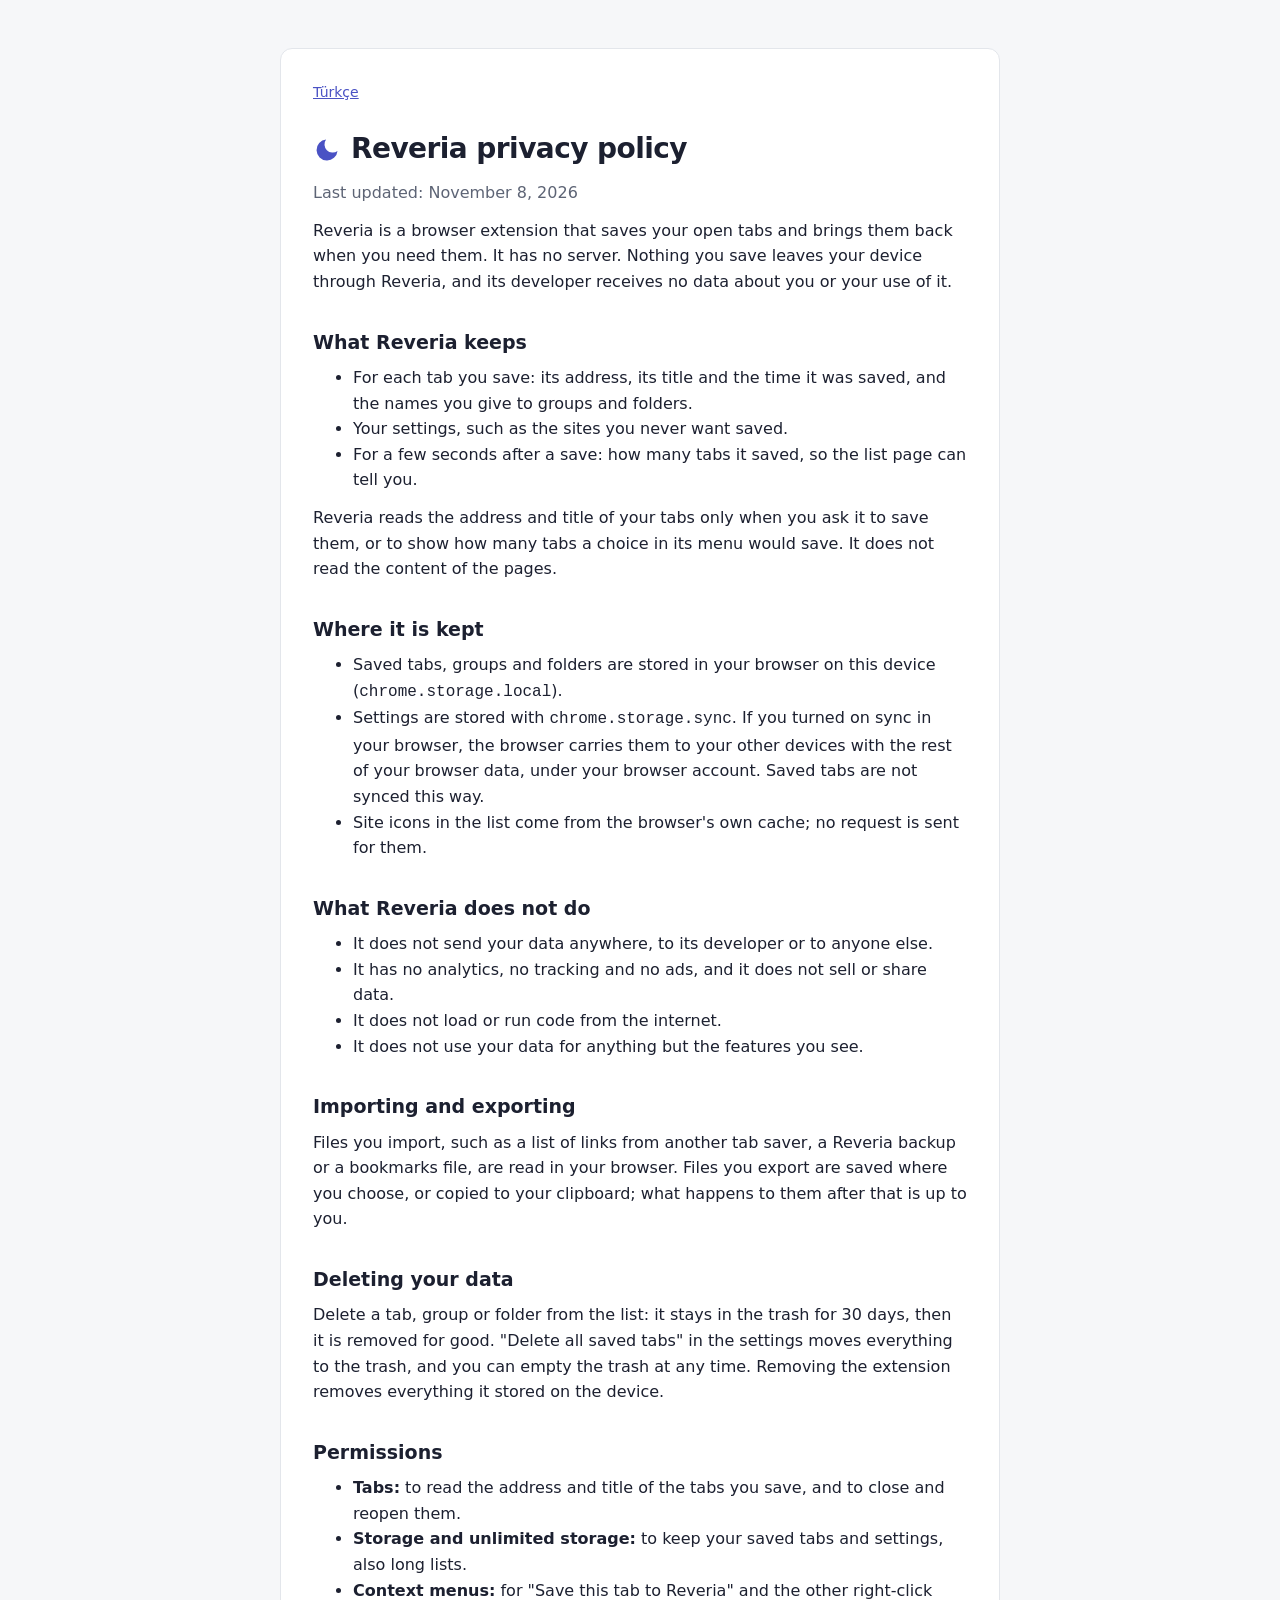
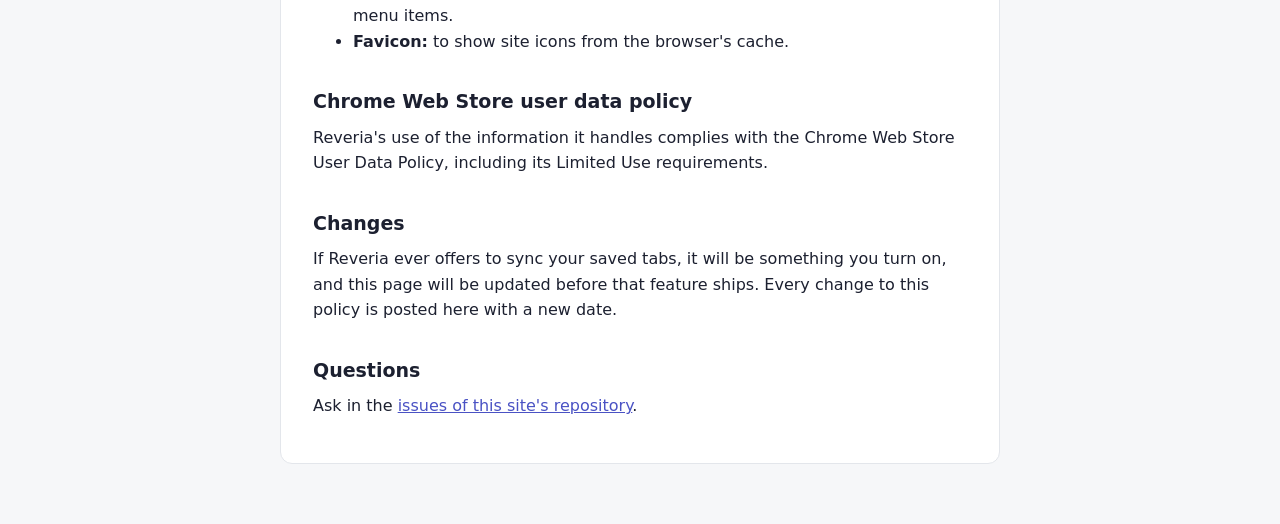
==== privacy/index.html @ 4a0fde64 "feat: add the site and the privacy policy pages" ====
<!doctype html>
<html lang="en">
    <head>
        <meta charset="UTF-8" />
        <meta name="viewport" content="width=device-width, initial-scale=1" />
        <title>Reveria - Privacy policy</title>
        <link rel="stylesheet" href="../style.css" />
    </head>
    <body>
        <main>
            <nav><a href="tr/" hreflang="tr" lang="tr">T&uuml;rk&ccedil;e</a></nav>
            <header>
                <svg class="moon" width="28" height="28" viewBox="0 0 24 24" aria-hidden="true">
                    <path d="M21 12.79A9 9 0 1 1 11.21 3 7 7 0 0 0 21 12.79z" />
                </svg>
                <h1>Reveria privacy policy</h1>
            </header>
            <p class="muted">Last updated: November 8, 2026</p>

            <p>
                Reveria is a browser extension that saves your open tabs and brings them back when you need them. It has
                no server. Nothing you save leaves your device through Reveria, and its developer receives no data about
                you or your use of it.
            </p>

            <h2>What Reveria keeps</h2>
            <ul>
                <li>
                    For each tab you save: its address, its title and the time it was saved, and the names you give to
                    groups and folders.
                </li>
                <li>Your settings, such as the sites you never want saved.</li>
                <li>For a few seconds after a save: how many tabs it saved, so the list page can tell you.</li>
            </ul>
            <p>
                Reveria reads the address and title of your tabs only when you ask it to save them, or to show how many
                tabs a choice in its menu would save. It does not read the content of the pages.
            </p>

            <h2>Where it is kept</h2>
            <ul>
                <li>
                    Saved tabs, groups and folders are stored in your browser on this device
                    (<code>chrome.storage.local</code>).
                </li>
                <li>
                    Settings are stored with <code>chrome.storage.sync</code>. If you turned on sync in your browser,
                    the browser carries them to your other devices with the rest of your browser data, under your
                    browser account. Saved tabs are not synced this way.
                </li>
                <li>Site icons in the list come from the browser's own cache; no request is sent for them.</li>
            </ul>

            <h2>What Reveria does not do</h2>
            <ul>
                <li>It does not send your data anywhere, to its developer or to anyone else.</li>
                <li>It has no analytics, no tracking and no ads, and it does not sell or share data.</li>
                <li>It does not load or run code from the internet.</li>
                <li>It does not use your data for anything but the features you see.</li>
            </ul>

            <h2>Importing and exporting</h2>
            <p>
                Files you import, such as a list of links from another tab saver, a Reveria backup or a bookmarks file,
                are read in your browser. Files you export are saved where you choose, or copied to your clipboard; what
                happens to them after that is up to you.
            </p>

            <h2>Deleting your data</h2>
            <p>
                Delete a tab, group or folder from the list: it stays in the trash for 30 days, then it is removed for
                good. "Delete all saved tabs" in the settings moves everything to the trash, and you can empty the trash
                at any time. Removing the extension removes everything it stored on the device.
            </p>

            <h2>Permissions</h2>
            <ul>
                <li>
                    <strong>Tabs:</strong> to read the address and title of the tabs you save, and to close and reopen
                    them.
                </li>
                <li>
                    <strong>Storage and unlimited storage:</strong> to keep your saved tabs and settings, also long
                    lists.
                </li>
                <li>
                    <strong>Context menus:</strong> for "Save this tab to Reveria" and the other right-click menu items.
                </li>
                <li><strong>Favicon:</strong> to show site icons from the browser's cache.</li>
            </ul>

            <h2>Chrome Web Store user data policy</h2>
            <p>
                Reveria's use of the information it handles complies with the Chrome Web Store User Data Policy,
                including its Limited Use requirements.
            </p>

            <h2>Changes</h2>
            <p>
                If Reveria ever offers to sync your saved tabs, it will be something you turn on, and this page will be
                updated before that feature ships. Every change to this policy is posted here with a new date.
            </p>

            <h2>Questions</h2>
            <p>
                Ask in the
                <a href="https://github.com/resulemreaygan/reveria-site/issues">issues of this site's repository</a>.
            </p>
        </main>
    </body>
</html>
---- style.css ----
/* The look of the extension's pages: calm, system fonts, light and dark. */
:root {
    color-scheme: light dark;
    --bg: #f6f7f9;
    --surface: #ffffff;
    --border: #e3e6eb;
    --text: #1c2030;
    --text-muted: #5d6475;
    --accent: #4a52c4;
}

@media (prefers-color-scheme: dark) {
    :root {
        --bg: #14161c;
        --surface: #1c1f27;
        --border: #2c303a;
        --text: #e7e9ef;
        --text-muted: #9ea4b3;
        --accent: #9aa2ff;
    }
}

*,
*::before,
*::after {
    box-sizing: border-box;
}

body {
    margin: 0;
    padding: 48px 16px 64px;
    background-color: var(--bg);
    color: var(--text);
    font-family:
        system-ui,
        -apple-system,
        "Segoe UI",
        Roboto,
        sans-serif;
    font-size: 16px;
    line-height: 1.6;
}

main {
    max-width: 720px;
    margin: 0 auto;
    padding: 32px;
    border: 1px solid var(--border);
    border-radius: 12px;
    background-color: var(--surface);
}

header {
    display: flex;
    align-items: center;
    gap: 10px;
    margin-bottom: 8px;
}

.moon {
    flex-shrink: 0;
    fill: var(--accent);
}

h1 {
    margin: 0;
    font-size: 28px;
    letter-spacing: -0.02em;
}

h2 {
    margin: 32px 0 8px;
    font-size: 19px;
}

p,
ul {
    margin: 0 0 12px;
}

.muted {
    color: var(--text-muted);
}

a {
    color: var(--accent);
}

nav {
    margin-bottom: 24px;
    font-size: 14px;
}

@media (max-width: 480px) {
    main {
        padding: 20px;
    }
}
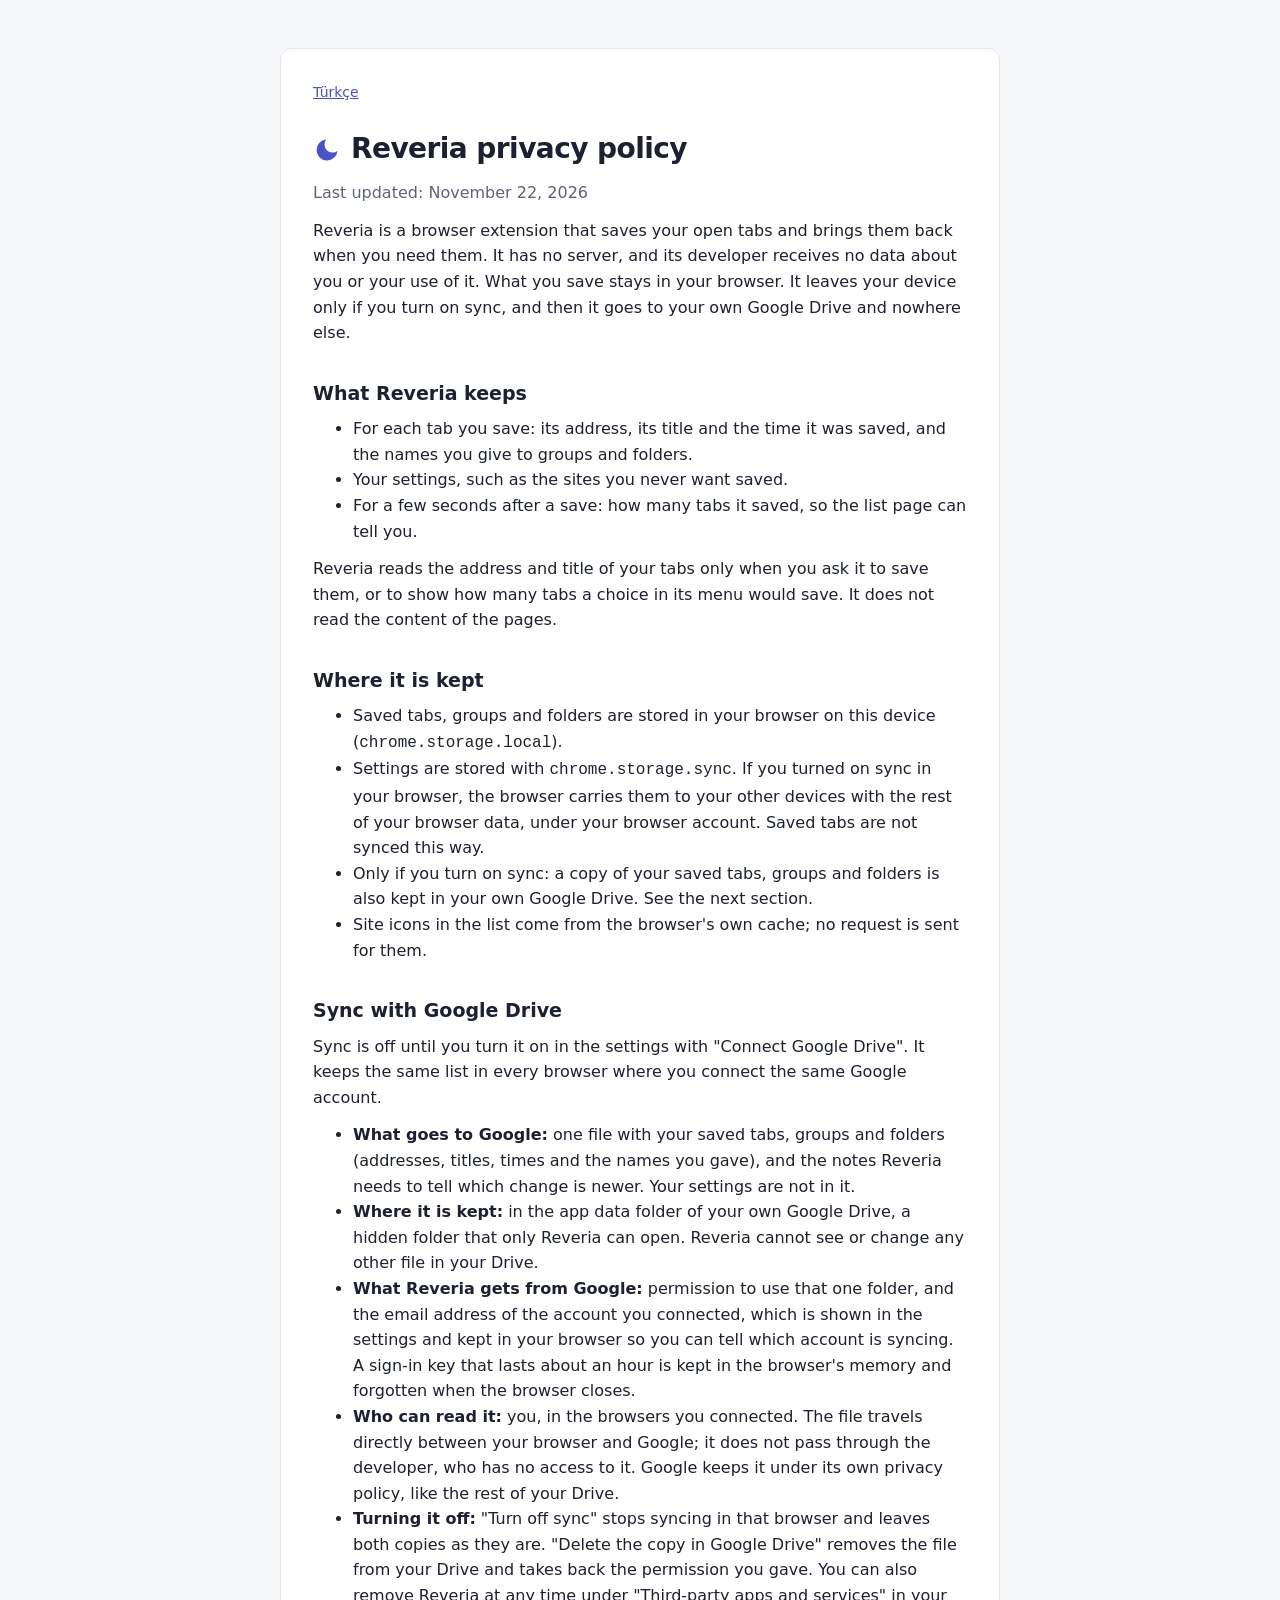
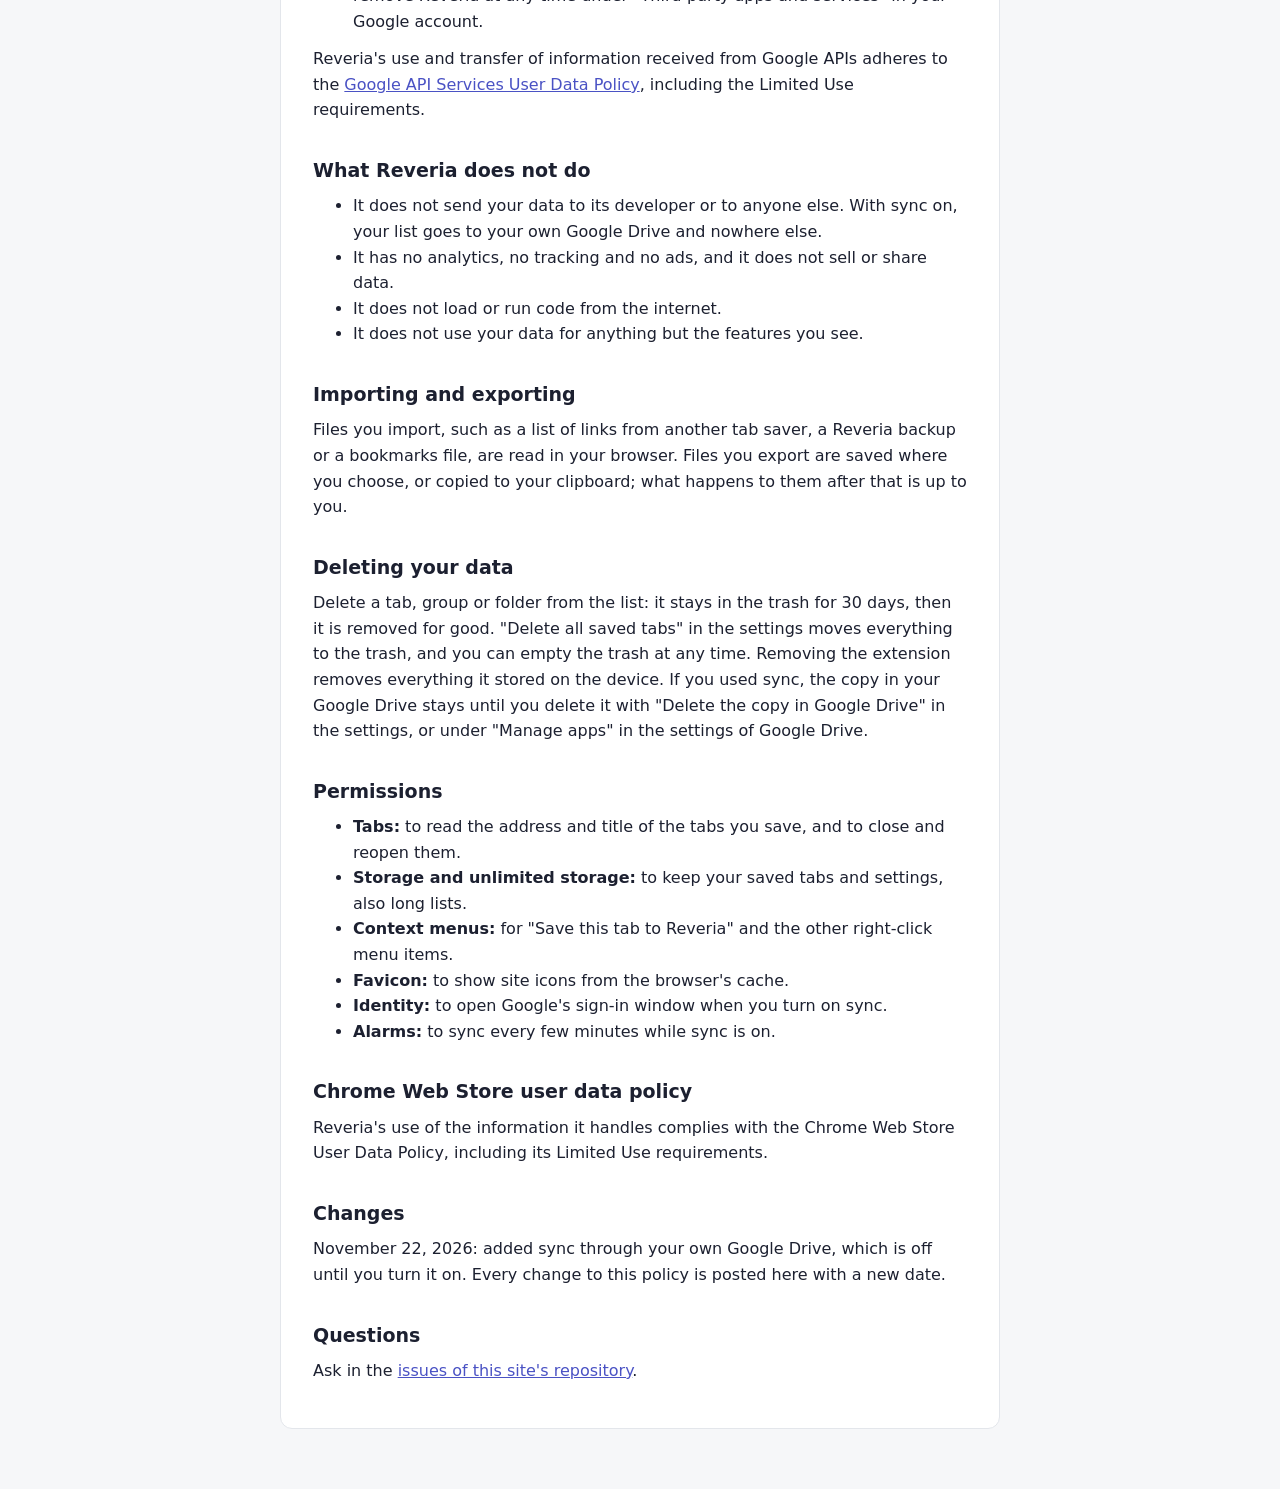
==== commit 314ee57c: "docs(privacy): describe the optional sync through Google Drive" ====
--- a/privacy/index.html
+++ b/privacy/index.html
@@ -15,12 +15,13 @@
                 </svg>
                 <h1>Reveria privacy policy</h1>
             </header>
-            <p class="muted">Last updated: November 8, 2026</p>
+            <p class="muted">Last updated: November 22, 2026</p>
 
             <p>
                 Reveria is a browser extension that saves your open tabs and brings them back when you need them. It has
-                no server. Nothing you save leaves your device through Reveria, and its developer receives no data about
-                you or your use of it.
+                no server, and its developer receives no data about you or your use of it. What you save stays in your
+                browser. It leaves your device only if you turn on sync, and then it goes to your own Google Drive and
+                nowhere else.
             </p>
 
             <h2>What Reveria keeps</h2>
@@ -48,12 +49,59 @@
                     the browser carries them to your other devices with the rest of your browser data, under your
                     browser account. Saved tabs are not synced this way.
                 </li>
+                <li>
+                    Only if you turn on sync: a copy of your saved tabs, groups and folders is also kept in your own
+                    Google Drive. See the next section.
+                </li>
                 <li>Site icons in the list come from the browser's own cache; no request is sent for them.</li>
             </ul>
 
+            <h2>Sync with Google Drive</h2>
+            <p>
+                Sync is off until you turn it on in the settings with "Connect Google Drive". It keeps the same list in
+                every browser where you connect the same Google account.
+            </p>
+            <ul>
+                <li>
+                    <strong>What goes to Google:</strong> one file with your saved tabs, groups and folders (addresses,
+                    titles, times and the names you gave), and the notes Reveria needs to tell which change is newer.
+                    Your settings are not in it.
+                </li>
+                <li>
+                    <strong>Where it is kept:</strong> in the app data folder of your own Google Drive, a hidden folder
+                    that only Reveria can open. Reveria cannot see or change any other file in your Drive.
+                </li>
+                <li>
+                    <strong>What Reveria gets from Google:</strong> permission to use that one folder, and the email
+                    address of the account you connected, which is shown in the settings and kept in your browser so you
+                    can tell which account is syncing. A sign-in key that lasts about an hour is kept in the browser's
+                    memory and forgotten when the browser closes.
+                </li>
+                <li>
+                    <strong>Who can read it:</strong> you, in the browsers you connected. The file travels directly
+                    between your browser and Google; it does not pass through the developer, who has no access to it.
+                    Google keeps it under its own privacy policy, like the rest of your Drive.
+                </li>
+                <li>
+                    <strong>Turning it off:</strong> "Turn off sync" stops syncing in that browser and leaves both
+                    copies as they are. "Delete the copy in Google Drive" removes the file from your Drive and takes
+                    back the permission you gave. You can also remove Reveria at any time under "Third-party apps and
+                    services" in your Google account.
+                </li>
+            </ul>
+            <p>
+                Reveria's use and transfer of information received from Google APIs adheres to the
+                <a href="https://developers.google.com/terms/api-services-user-data-policy"
+                    >Google API Services User Data Policy</a
+                >, including the Limited Use requirements.
+            </p>
+
             <h2>What Reveria does not do</h2>
             <ul>
-                <li>It does not send your data anywhere, to its developer or to anyone else.</li>
+                <li>
+                    It does not send your data to its developer or to anyone else. With sync on, your list goes to your
+                    own Google Drive and nowhere else.
+                </li>
                 <li>It has no analytics, no tracking and no ads, and it does not sell or share data.</li>
                 <li>It does not load or run code from the internet.</li>
                 <li>It does not use your data for anything but the features you see.</li>
@@ -70,7 +118,9 @@
             <p>
                 Delete a tab, group or folder from the list: it stays in the trash for 30 days, then it is removed for
                 good. "Delete all saved tabs" in the settings moves everything to the trash, and you can empty the trash
-                at any time. Removing the extension removes everything it stored on the device.
+                at any time. Removing the extension removes everything it stored on the device. If you used sync, the
+                copy in your Google Drive stays until you delete it with "Delete the copy in Google Drive" in the
+                settings, or under "Manage apps" in the settings of Google Drive.
             </p>
 
             <h2>Permissions</h2>
@@ -87,6 +137,8 @@
                     <strong>Context menus:</strong> for "Save this tab to Reveria" and the other right-click menu items.
                 </li>
                 <li><strong>Favicon:</strong> to show site icons from the browser's cache.</li>
+                <li><strong>Identity:</strong> to open Google's sign-in window when you turn on sync.</li>
+                <li><strong>Alarms:</strong> to sync every few minutes while sync is on.</li>
             </ul>
 
             <h2>Chrome Web Store user data policy</h2>
@@ -97,8 +149,8 @@
 
             <h2>Changes</h2>
             <p>
-                If Reveria ever offers to sync your saved tabs, it will be something you turn on, and this page will be
-                updated before that feature ships. Every change to this policy is posted here with a new date.
+                November 22, 2026: added sync through your own Google Drive, which is off until you turn it on. Every
+                change to this policy is posted here with a new date.
             </p>
 
             <h2>Questions</h2>
